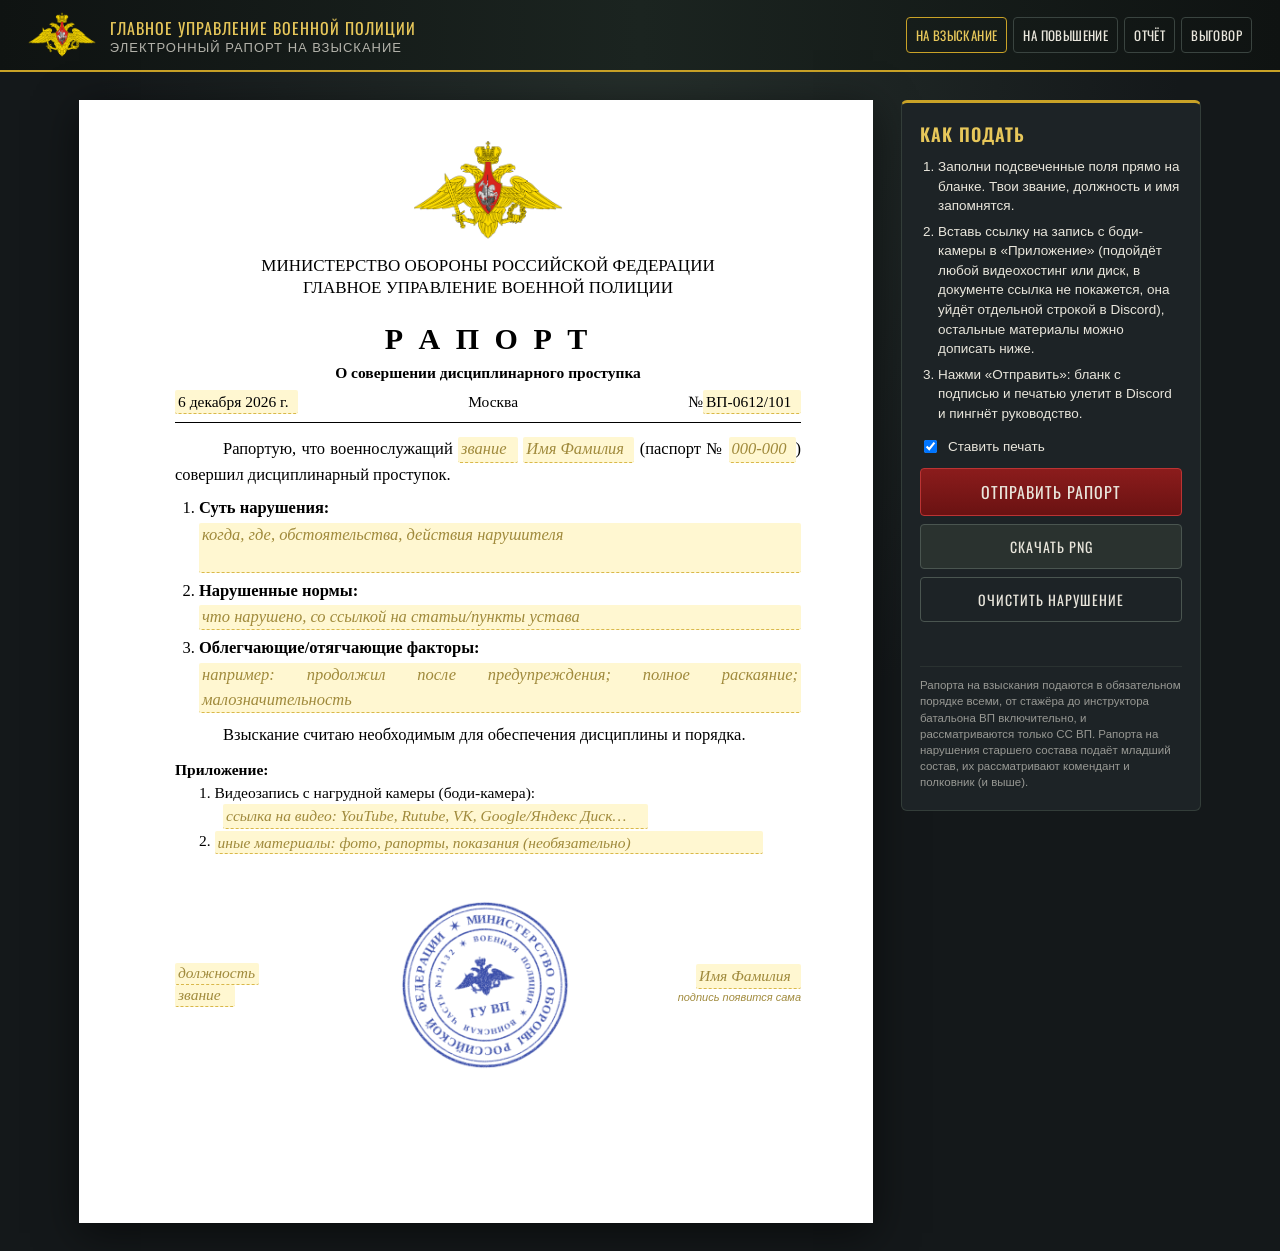
==== index.html @ 04489974 "Приказ о выговоре: отработка целиком из таблицы по подразделению" ====
<!DOCTYPE html>
<html lang="ru">
<head>
<meta charset="utf-8">
<meta name="viewport" content="width=device-width, initial-scale=1">
<title>ГУ ВП · Электронный рапорт</title>
<link rel="preconnect" href="https://fonts.googleapis.com">
<link rel="preconnect" href="https://fonts.gstatic.com" crossorigin>
<link href="https://fonts.googleapis.com/css2?family=Marck+Script&family=Tinos:ital,wght@0,400;0,700;1,400&family=Oswald:wght@400;600&display=swap" rel="stylesheet">
<link rel="stylesheet" href="style.css">
</head>
<body>
<header class="topbar">
  <img src="emblem.png" alt="">
  <div>
    <div class="t1">ГЛАВНОЕ УПРАВЛЕНИЕ ВОЕННОЙ ПОЛИЦИИ</div>
    <div class="t2">Электронный рапорт на взыскание</div>
  </div>
  <nav class="tabs"><a href="index.html" class="on">На взыскание</a><a href="povyshenie.html">На повышение</a><a href="otchet.html">Отчёт</a><a href="vygovor.html">Выговор</a></nav>
</header>

<main class="layout">
  <section class="desk">
    <div class="paper" id="paper">
      <div class="emblem"><img src="emblem.png" alt=""></div>
      <div class="hdr" id="hdr"></div>

      <h1 class="title">Р А П О Р Т</h1>
      <div class="subtitle">О совершении дисциплинарного проступка</div>
      <div class="meta">
        <input class="f" id="date" data-fit>
        <span id="city"></span>
        <span>№<input class="f" id="num" data-fit></span>
      </div>
      <div class="rule"></div>

      <p class="para">Рапортую, что военнослужащий
        <input class="f req" id="tRank" data-fit placeholder="звание" list="ranks" autocomplete="off">
        <input class="f req" id="tName" data-fit placeholder="Имя Фамилия">
        (паспорт №&nbsp;<input class="f req" id="tPass" data-fit placeholder="000-000">)
        совершил дисциплинарный проступок.</p>

      <ol class="items">
        <li><b>Суть нарушения:</b>
          <textarea class="f req" id="what" rows="2" placeholder="когда, где, обстоятельства, действия нарушителя"></textarea></li>
        <li><b>Нарушенные нормы:</b>
          <textarea class="f req" id="norms" rows="1" placeholder="что нарушено, со ссылкой на статьи/пункты устава"></textarea></li>
        <li><b>Облегчающие/отягчающие факторы:</b>
          <textarea class="f" id="factors" rows="1" placeholder="например: продолжил после предупреждения; полное раскаяние; малозначительность"></textarea></li>
      </ol>

      <p class="para">Взыскание считаю необходимым для обеспечения дисциплины и порядка.</p>

      <div class="appendix">
        <b>Приложение:</b>
        <div class="app-row" id="appendixRow">1. Видеозапись с нагрудной камеры (боди-камера)<span class="bc-colon">:</span>
          <input class="f link" id="bodycam" data-fit placeholder="ссылка на видео: YouTube, Rutube, VK, Google/Яндекс Диск…"></div>
        <div class="app-row" id="appendixRow2"><span id="app2num">2.</span>
          <textarea class="f inline" id="proof" rows="1" placeholder="иные материалы: фото, рапорты, показания (необязательно)"></textarea></div>
      </div>

      <div class="sign">
        <div class="sign-left">
          <input class="f req" id="fromPos" data-fit placeholder="должность" list="positions" autocomplete="off">
          <input class="f req" id="fromRank" data-fit placeholder="звание" list="ranks" autocomplete="off">
        </div>
        <div class="sign-mid">
          <img id="stamp" alt="">
          <div class="autograph" id="autograph"><span id="autoText"></span><svg id="autoFlourish" viewBox="0 0 240 100"><path id="autoPath" d=""/></svg></div>
        </div>
        <div class="sign-right">
          <input class="f req" id="fromName" data-fit placeholder="Имя Фамилия">
          <div class="sign-hint">подпись появится сама</div>
        </div>
      </div>
    </div>
  </section>

  <aside class="panel">
    <h2>Как подать</h2>
    <ol>
      <li>Заполни подсвеченные поля прямо на бланке. Твои звание, должность и имя запомнятся.</li>
      <li>Вставь ссылку на запись с боди-камеры в «Приложение» (подойдёт любой видеохостинг или диск, в документе ссылка не покажется, она уйдёт отдельной строкой в Discord), остальные материалы можно дописать ниже.</li>
      <li>Нажми «Отправить»: бланк с подписью и печатью улетит в Discord и пингнёт руководство.</li>
    </ol>
    <label class="chk"><input type="checkbox" id="stampOn" checked> Ставить печать</label>
    <button class="btn primary" id="send">Отправить рапорт</button>
    <button class="btn" id="download">Скачать PNG</button>
    <button class="btn ghost" id="clear">Очистить нарушение</button>
    <div class="status" id="status"></div>
    <div class="note">Рапорта на взыскания подаются в обязательном порядке всеми, от стажёра до инструктора батальона ВП включительно, и рассматриваются только СС ВП. Рапорта на нарушения старшего состава подаёт младший состав, их рассматривают комендант и полковник (и выше).</div>
  </aside>
</main>

<datalist id="ranks">
  <option>Рядовой</option><option>Ефрейтор</option><option>Младший сержант</option><option>Сержант</option>
  <option>Старший сержант</option><option>Старшина</option><option>Прапорщик</option><option>Старший прапорщик</option>
  <option>Младший лейтенант</option><option>Лейтенант</option><option>Старший лейтенант</option><option>Капитан</option>
  <option>Майор</option><option>Подполковник</option><option>Полковник</option><option>Генерал-майор</option><option>Генерал-лейтенант</option><option>Генерал-полковник</option><option>Генерал армии</option>
</datalist>
<datalist id="positions">
  <option>Стажёр ВП</option><option>Инспектор ВП</option><option>Дознаватель ВП</option><option>Инструктор ВП</option><option>Зам. Ком. Бат ВП</option><option>Ком. Бат ВП</option><option>Инспектор военной комендатуры</option><option>Дознаватель военной комендатуры</option><option>Заместитель коменданта гарнизона</option><option>Комендант гарнизона</option>
</datalist>

<script src="config.js"></script>
<script src="html2canvas.min.js"></script>
<script src="app.js"></script>
</body>
</html>
---- style.css ----
:root{--bg:#14181a;--panel:#1d2326;--gold:#c9a227;--gold2:#e7c75a;--ink:#000;--edit:#fff7d1;--editb:#d9b84a}
*{box-sizing:border-box}
html{background:#14181a;min-height:100%}
input::-webkit-calendar-picker-indicator{display:none!important;opacity:0}
body{margin:0;background:radial-gradient(ellipse at top,#26302c 0%,#14181a 60%) fixed;color:#e9e6dc;font-family:"Segoe UI",Roboto,Arial,sans-serif}
.topbar{display:flex;align-items:center;gap:14px;padding:12px 28px;background:linear-gradient(90deg,#0f1312,#1b2420 50%,#0f1312);border-bottom:2px solid var(--gold)}
.topbar img{height:46px}
.topbar .t1{font-family:Oswald,sans-serif;letter-spacing:2px;color:var(--gold2);font-size:18px}
.topbar .t2{font-size:13px;opacity:.75;letter-spacing:1px;text-transform:uppercase}
.layout{display:flex;gap:28px;justify-content:center;align-items:flex-start;padding:28px}
.desk{flex:0 0 auto}
.panel{width:300px;position:sticky;top:20px;background:var(--panel);border:1px solid #333d39;border-top:3px solid var(--gold);border-radius:6px;padding:18px 18px 20px}
.panel h2{margin:0 0 10px;font-family:Oswald,sans-serif;font-weight:600;letter-spacing:1px;color:var(--gold2);font-size:18px;text-transform:uppercase}
.panel ol{padding-left:18px;margin:0 0 14px;font-size:13.5px;line-height:1.45}
.panel li{margin-bottom:6px}
.chk{display:flex;gap:8px;align-items:center;font-size:13.5px;margin:6px 0 12px}
.btn{display:block;width:100%;padding:11px;margin-top:8px;border-radius:4px;border:1px solid #4a5550;background:#2a322f;color:#e9e6dc;font-size:14px;cursor:pointer;font-family:Oswald,sans-serif;letter-spacing:1px;text-transform:uppercase}
.btn:hover{border-color:var(--gold)}
.btn.primary{background:linear-gradient(#8b1c1c,#6a1212);border-color:#b33;font-size:16px}
.btn.primary:hover{background:linear-gradient(#a02222,#7a1515)}
.btn.ghost{background:transparent}
.btn:disabled{opacity:.5;cursor:wait}
.status{margin-top:12px;font-size:13.5px;min-height:18px}
.status.ok{color:#8fd18f}.status.err{color:#ff8a80}
.note{margin-top:14px;font-size:11.5px;opacity:.6;line-height:1.4;border-top:1px solid #333d39;padding-top:10px}

/* ===== Лист ===== */
.paper{width:794px;min-height:1123px;background:#fff;color:var(--ink);padding:40px 72px 60px 96px;box-shadow:0 10px 40px rgba(0,0,0,.55);font-family:"Times New Roman",Tinos,serif;font-size:16.5px;line-height:1.5;position:relative}
.emblem{text-align:center}
.emblem img{width:150px}
.hdr{text-align:center;font-size:17px;line-height:1.25;margin-top:6px;text-transform:uppercase}
.addressee{margin:16px 0 0 auto;width:300px;font-size:16px;line-height:1.35}
.title{text-align:center;font-size:30px;font-weight:700;letter-spacing:4px;margin:18px 0 0;font-family:"Times New Roman",Tinos,serif}
.subtitle{text-align:center;font-weight:700;font-size:15.5px}
.meta{display:flex;justify-content:space-between;align-items:baseline;margin-top:6px;font-size:15.5px}
.rule{border-top:1px solid #000;margin:8px 0 14px}
.para{text-indent:48px;text-align:justify;margin:0 0 8px}
.items{margin:4px 0 10px;padding-left:24px}
.items li{margin-bottom:6px;text-align:justify}
.appendix{margin-top:10px;font-size:15.5px}

/* поля ввода, стилизованные под текст документа */
.f{font:inherit;color:#000;background:var(--edit);border:none;border-bottom:1px dashed var(--editb);padding:0 3px;outline:none;border-radius:2px}
.f:focus{background:#ffef9e;border-bottom-color:#b8860b}
.f::placeholder{color:#a08a3c;font-style:italic}
input.f{min-width:60px}
textarea.f{display:block;width:100%;resize:none;overflow:hidden;line-height:1.5;margin-top:2px;text-align:justify}
.f.bad{background:#ffd6d6;border-bottom-color:#d33}
.f.link{color:#1a4fb5}

/* подпись */
.sign{display:flex;justify-content:space-between;align-items:center;margin-top:46px;min-height:170px}
.sign-left{display:flex;flex-direction:column;line-height:1.35;font-size:15.5px;width:220px}
.sign-left .f{align-self:flex-start}
.sign-mid{position:relative;width:240px;height:170px}
#stamp{position:absolute;width:170px;height:170px;left:10px;top:0;opacity:.9}
.autograph{position:absolute;left:40px;top:40px;width:240px;height:100px;pointer-events:none}
#autoText{position:absolute;left:12px;top:4px;font-family:"Marck Script",cursive;font-size:46px;color:#16205e;white-space:nowrap;transform-origin:left center}
#autoFlourish{position:absolute;left:0;top:0;width:240px;height:100px;overflow:visible}
#autoFlourish path{fill:none;stroke:#16205e;stroke-width:2.2;stroke-linecap:round}
.sign-right{width:180px;text-align:right;font-size:15.5px}
.sign-hint{font-size:11px;color:#a08a3c;font-style:italic;font-family:Arial,sans-serif}

/* режим рендера картинки */
.rendering .f{background:transparent!important;border:none!important;padding:0!important}
.rendering .sign-hint{display:none}
.rendering .f.link{color:#000}

@media (max-width:1180px){.layout{flex-direction:column;align-items:center}.panel{position:static;width:794px;max-width:100%}}
@media (max-width:820px){.desk{zoom:.46}}

.app-row{padding-left:24px;text-indent:-24px;margin-left:24px}
.app-row textarea.f.inline{display:inline-block;width:calc(100% - 30px);vertical-align:top;text-indent:0}
.rendering .app-row div{display:inline;text-indent:0}

/* вкладки */
.tabs{margin-left:auto;display:flex;gap:6px}
.tabs a{color:#e9e6dc;text-decoration:none;font-family:Oswald,sans-serif;letter-spacing:1px;text-transform:uppercase;font-size:14px;padding:8px 14px;border:1px solid #3a4440;border-radius:4px}
.tabs a.on{border-color:var(--gold);color:var(--gold2)}
.tabs a:hover{border-color:var(--gold)}

/* страница повышения */
.promo .layout{gap:20px;padding:24px 16px}
.calc-panel{width:390px;max-height:calc(100vh - 40px);overflow:auto}
.calc-panel h3{font-family:Oswald,sans-serif;font-weight:600;letter-spacing:1px;color:var(--gold2);font-size:15px;text-transform:uppercase;margin:16px 0 4px}
.route{font-family:Oswald,sans-serif;font-size:17px;margin-bottom:8px}
.route span{color:var(--gold2)}
.bar{position:relative;height:24px;background:#111614;border:1px solid #3a4440;border-radius:4px;overflow:hidden;margin-bottom:10px}
.bar-fill{height:100%;width:0;background:linear-gradient(90deg,#7a5c10,#c9a227);transition:width .3s}
.bar-fill.full{background:linear-gradient(90deg,#2f6b2f,#59a659)}
.bar span{position:absolute;inset:0;display:flex;align-items:center;justify-content:center;font-size:13px;font-weight:600}
.crit{list-style:none;padding:0;margin:0;font-size:13.5px;line-height:1.6}
.crit li.ok{color:#8fd18f}.crit li.no{color:#ff9e8f}
.crit b{color:#e9e6dc;font-weight:600;margin-left:4px}
.crit-note{font-size:12.5px;margin-top:6px;padding:7px 9px;border-radius:4px;background:#25201a}
.crit-note.ok{background:#1d2b1d;color:#a8e0a8}.crit-note.no{color:#ffc4a8}
.crit-note:empty{display:none}
.acts-hint{font-size:12px;opacity:.65;margin-bottom:6px}
.act{border:1px solid #2f3835;border-radius:4px;padding:6px 8px;margin-bottom:5px;background:#202725}
.act.done{border-color:#6b5a22;background:#262519}
.act-top{display:flex;align-items:center;gap:8px}
.act-name{flex:1;font-size:13px;line-height:1.3}
.pts{display:inline-block;margin-left:6px;font-size:11px;color:#14181a;background:var(--gold);border-radius:3px;padding:0 4px;font-weight:700}
.ctr{display:flex;align-items:center}
.ctr button{width:26px;height:26px;border:1px solid #4a5550;background:#2a322f;color:#e9e6dc;font-size:16px;cursor:pointer;border-radius:3px}
.ctr button:hover{border-color:var(--gold)}
.ctr input{width:40px;height:26px;text-align:center;background:#111614;border:1px solid #3a4440;color:#fff;margin:0 3px;-moz-appearance:textfield}
.ctr input::-webkit-inner-spin-button{display:none}
.act-once input{width:20px;height:20px;accent-color:#c9a227}
.act details{margin-top:3px}
.act summary{font-size:11.5px;opacity:.6;cursor:pointer}
.act textarea{width:100%;margin-top:4px;background:#111614;color:#e9e6dc;border:1px solid #3a4440;border-radius:3px;font-size:12px;padding:5px;resize:vertical}
.calc{border-bottom:1px dashed #c9b26a}
.rendering .calc{border:none}
#achList .ph{color:#a08a3c;font-style:italic;list-style:none}
.extra-wrap{padding-left:24px;margin-bottom:8px}
#summary{margin-top:4px}
@media (max-width:1240px){.promo .layout{flex-direction:column;align-items:center}.calc-panel{position:static;width:794px;max-width:100%;max-height:none}}

/* еженедельный отчёт */
.tabs a{white-space:nowrap}
.cat-group{border:1px solid #2f3835;border-radius:4px;padding:6px 8px;margin-bottom:5px;background:#202725}
.cat-group.on{border-color:#6b5a22;background:#262519}
.cat-group .act{border:none;background:transparent;padding:4px 0;margin:0}
.vygovor-note{font-size:12px;line-height:1.4;color:#ffc4a8;background:#2a211c;border-radius:4px;padding:6px 8px;margin-top:4px}
.vygovor-note.ok{display:none}

.week-dates{display:flex;align-items:center;gap:8px;margin-bottom:10px}
.week-dates input{flex:1;background:#111614;color:#e9e6dc;border:1px solid #3a4440;border-radius:3px;padding:5px 6px;font-size:13px}
.week-dates span{opacity:.6}

.static-line{margin-top:2px;white-space:nowrap}

/* приказ о выговоре */
.kind{display:flex;gap:6px;margin:0 0 10px}
.kind button{flex:1;padding:8px 6px;border-radius:4px;border:1px solid #4a5550;background:#2a322f;color:#e9e6dc;font-family:Oswald,sans-serif;letter-spacing:.5px;text-transform:uppercase;font-size:13px;cursor:pointer}
.kind button.on{border-color:var(--gold);color:var(--gold2);background:#2c291c}
.plab{display:block;font-size:12px;opacity:.7;margin:8px 0 0}
.plab input,.plab select{display:block;width:100%;margin-top:3px;background:#111614;color:#e9e6dc;border:1px solid #3a4440;border-radius:3px;padding:6px 8px;font-size:14px;opacity:1}
.plab input.bad{border-color:#d33;background:#3a2222}
.duty-h{font-family:Oswald,sans-serif;font-weight:600;letter-spacing:1px;color:var(--gold2);font-size:14px;text-transform:uppercase;margin:14px 0 4px}
.duty-preview{margin:0 0 12px;padding-left:18px;font-size:13px;line-height:1.4}
.duty-preview li{margin-bottom:3px}
.subitems{margin:4px 0 2px;padding-left:22px}
.subitems li{margin-bottom:2px}

.topbar > div{min-width:220px}
.topbar .t1{font-size:16px;letter-spacing:1px;white-space:nowrap}
.tabs a{padding:7px 9px;font-size:13px;letter-spacing:.4px}
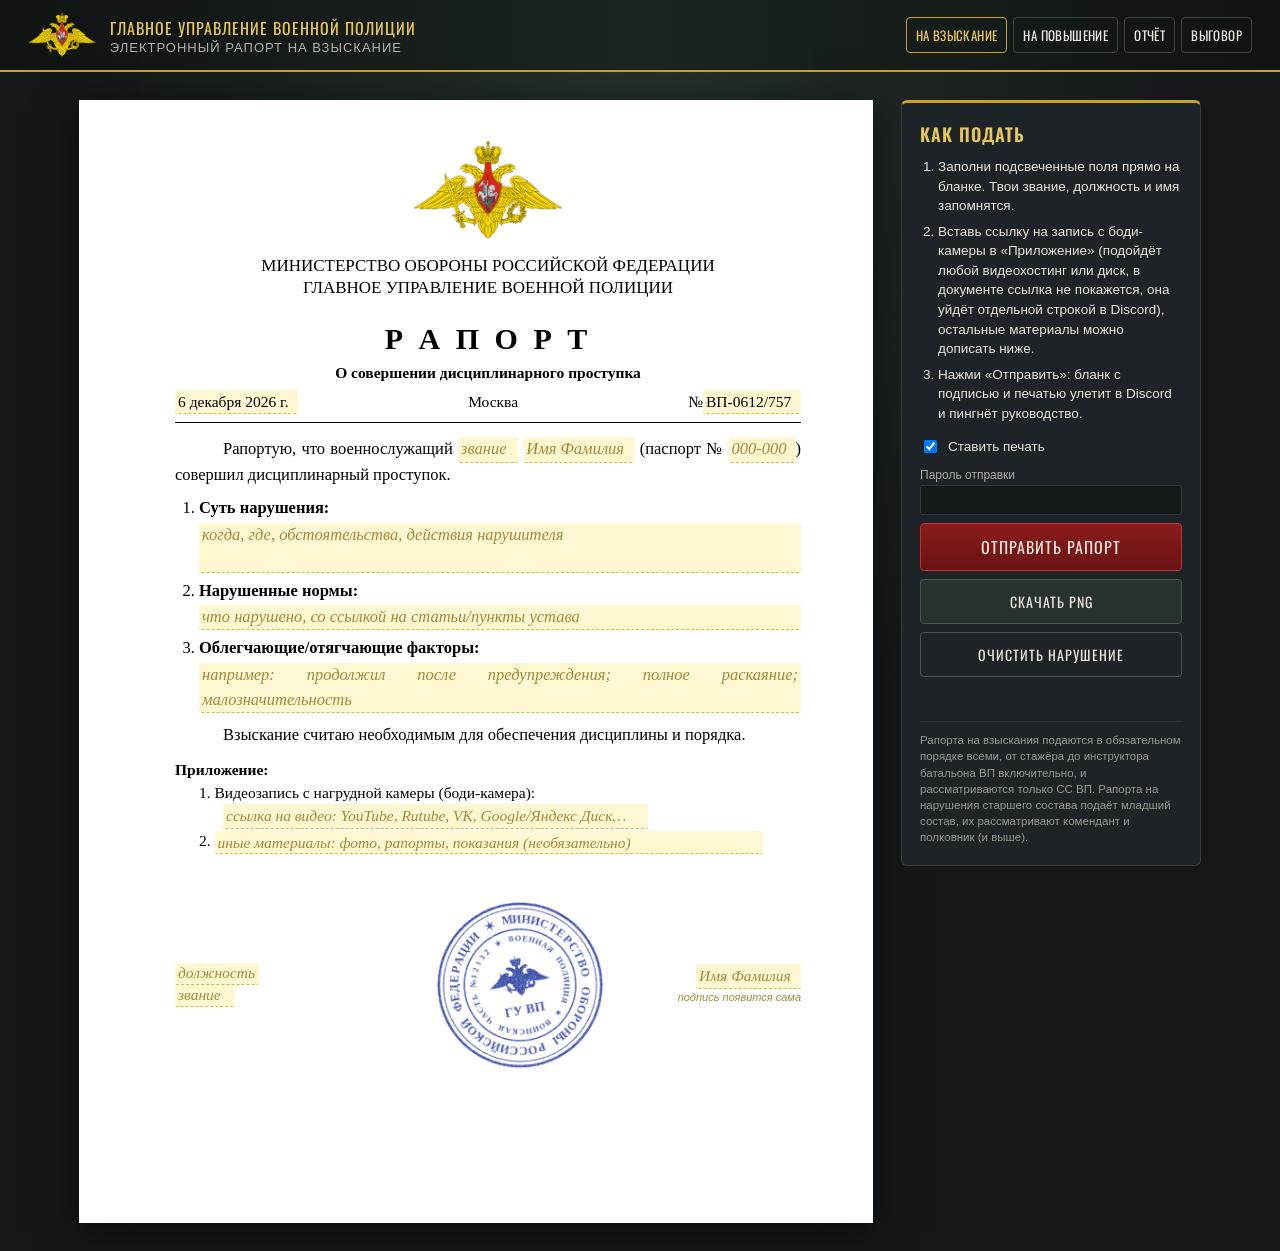
==== commit a69baedc: "Номер приказа только из базы, опрос правил и пароль отправки" ====
--- a/index.html
+++ b/index.html
@@ -84,6 +84,9 @@
       <li>Нажми «Отправить»: бланк с подписью и печатью улетит в Discord и пингнёт руководство.</li>
     </ol>
     <label class="chk"><input type="checkbox" id="stampOn" checked> Ставить печать</label>
+    <label class="plab">Пароль отправки
+      <input id="gate" type="password" autocomplete="off">
+    </label>
     <button class="btn primary" id="send">Отправить рапорт</button>
     <button class="btn" id="download">Скачать PNG</button>
     <button class="btn ghost" id="clear">Очистить нарушение</button>
--- a/style.css
+++ b/style.css
@@ -50,8 +50,9 @@
 
 /* подпись */
 .sign{display:flex;justify-content:space-between;align-items:center;margin-top:46px;min-height:170px}
-.sign-left{display:flex;flex-direction:column;line-height:1.35;font-size:15.5px;width:220px}
+.sign-left{display:flex;flex-direction:column;line-height:1.35;font-size:15.5px;width:250px;flex:0 0 250px;min-width:0}
 .sign-left .f{align-self:flex-start}
+.sign-left textarea.pos{align-self:stretch;width:100%;max-width:250px;text-align:left;line-height:1.25;white-space:pre-wrap;word-break:break-word;overflow:hidden}
 .sign-mid{position:relative;width:240px;height:170px}
 #stamp{position:absolute;width:170px;height:170px;left:10px;top:0;opacity:.9}
 .autograph{position:absolute;left:40px;top:40px;width:240px;height:100px;pointer-events:none}
@@ -147,3 +148,13 @@
 .topbar > div{min-width:220px}
 .topbar .t1{font-size:16px;letter-spacing:1px;white-space:nowrap}
 .tabs a{padding:7px 9px;font-size:13px;letter-spacing:.4px}
+
+.hist{font-size:13px;line-height:1.4;margin:8px 0 4px;padding:8px 10px;border-radius:4px;background:#1d2b1d;color:#c6e6c6}
+.hist:empty{display:none}
+.hist.repeat{background:#3a2218;color:#ffd7c2;border:1px solid #a85a32}
+.hist ol{margin:4px 0 0;padding-left:18px}
+.hist b{color:#fff}
+
+.norm-row{display:flex;gap:6px}
+.norm-row .plab{flex:1;margin-top:0}
+.norm-hint{font-size:12px;opacity:.65;margin:4px 0 8px;line-height:1.35}
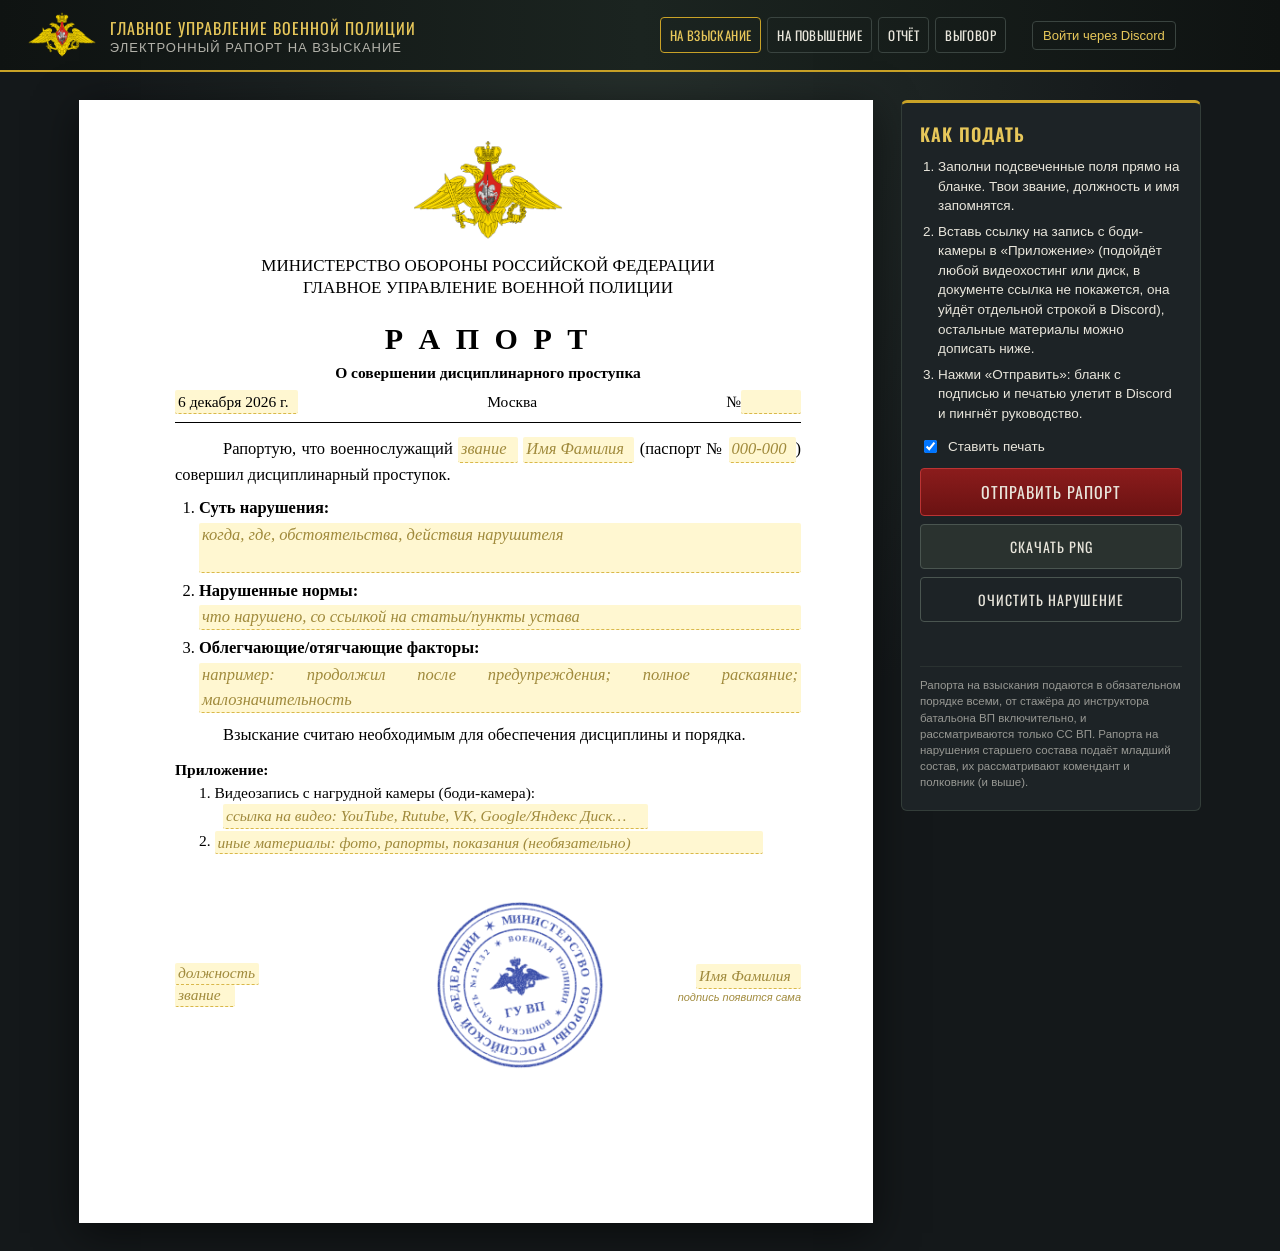
==== commit f25ea1c2: "Номера бланков из базы и вход через Discord" ====
--- a/index.html
+++ b/index.html
@@ -30,7 +30,7 @@
       <div class="meta">
         <input class="f" id="date" data-fit>
         <span id="city"></span>
-        <span>№<input class="f" id="num" data-fit></span>
+        <span>№<input class="f" id="num" data-fit readonly></span>
       </div>
       <div class="rule"></div>
 
@@ -84,9 +84,6 @@
       <li>Нажми «Отправить»: бланк с подписью и печатью улетит в Discord и пингнёт руководство.</li>
     </ol>
     <label class="chk"><input type="checkbox" id="stampOn" checked> Ставить печать</label>
-    <label class="plab">Пароль отправки
-      <input id="gate" type="password" autocomplete="off">
-    </label>
     <button class="btn primary" id="send">Отправить рапорт</button>
     <button class="btn" id="download">Скачать PNG</button>
     <button class="btn ghost" id="clear">Очистить нарушение</button>
@@ -106,6 +103,7 @@
 </datalist>
 
 <script src="config.js"></script>
+<script src="auth.js"></script>
 <script src="html2canvas.min.js"></script>
 <script src="app.js"></script>
 </body>
--- a/style.css
+++ b/style.css
@@ -158,3 +158,7 @@
 .norm-row{display:flex;gap:6px}
 .norm-row .plab{flex:1;margin-top:0}
 .norm-hint{font-size:12px;opacity:.65;margin:4px 0 8px;line-height:1.35}
+
+.vp-auth{display:flex;align-items:center;gap:4px;margin-left:12px;font-size:13px;color:#e9e6dc;white-space:nowrap}
+.vp-auth button{background:transparent;color:var(--gold2);border:1px solid #3a4440;border-radius:4px;padding:6px 10px;cursor:pointer;font:13px "Segoe UI",sans-serif}
+.vp-auth button:hover{border-color:var(--gold)}
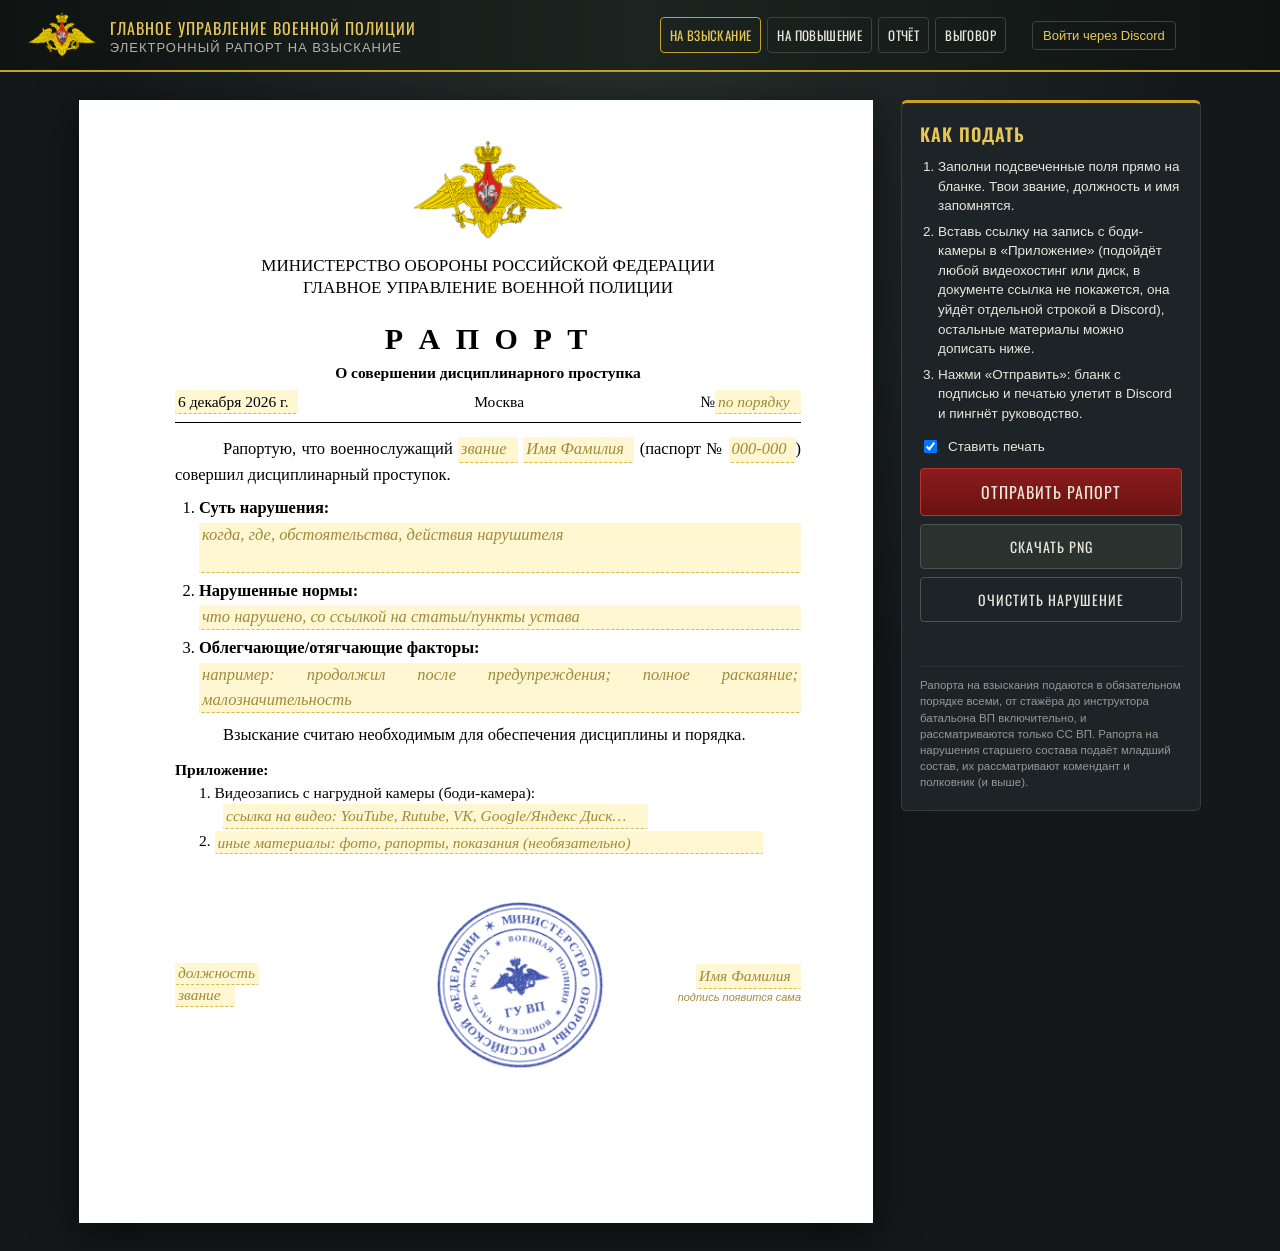
==== commit df352e26: "Номер документа — подсказка: можно вписать свой, занятый база не примет (409)" ====
--- a/index.html
+++ b/index.html
@@ -30,7 +30,7 @@
       <div class="meta">
         <input class="f" id="date" data-fit>
         <span id="city"></span>
-        <span>№<input class="f" id="num" data-fit readonly></span>
+        <span>№<input class="f" id="num" data-fit></span>
       </div>
       <div class="rule"></div>
 
@@ -104,6 +104,7 @@
 
 <script src="config.js"></script>
 <script src="auth.js"></script>
+<script src="num.js"></script>
 <script src="html2canvas.min.js"></script>
 <script src="app.js"></script>
 </body>
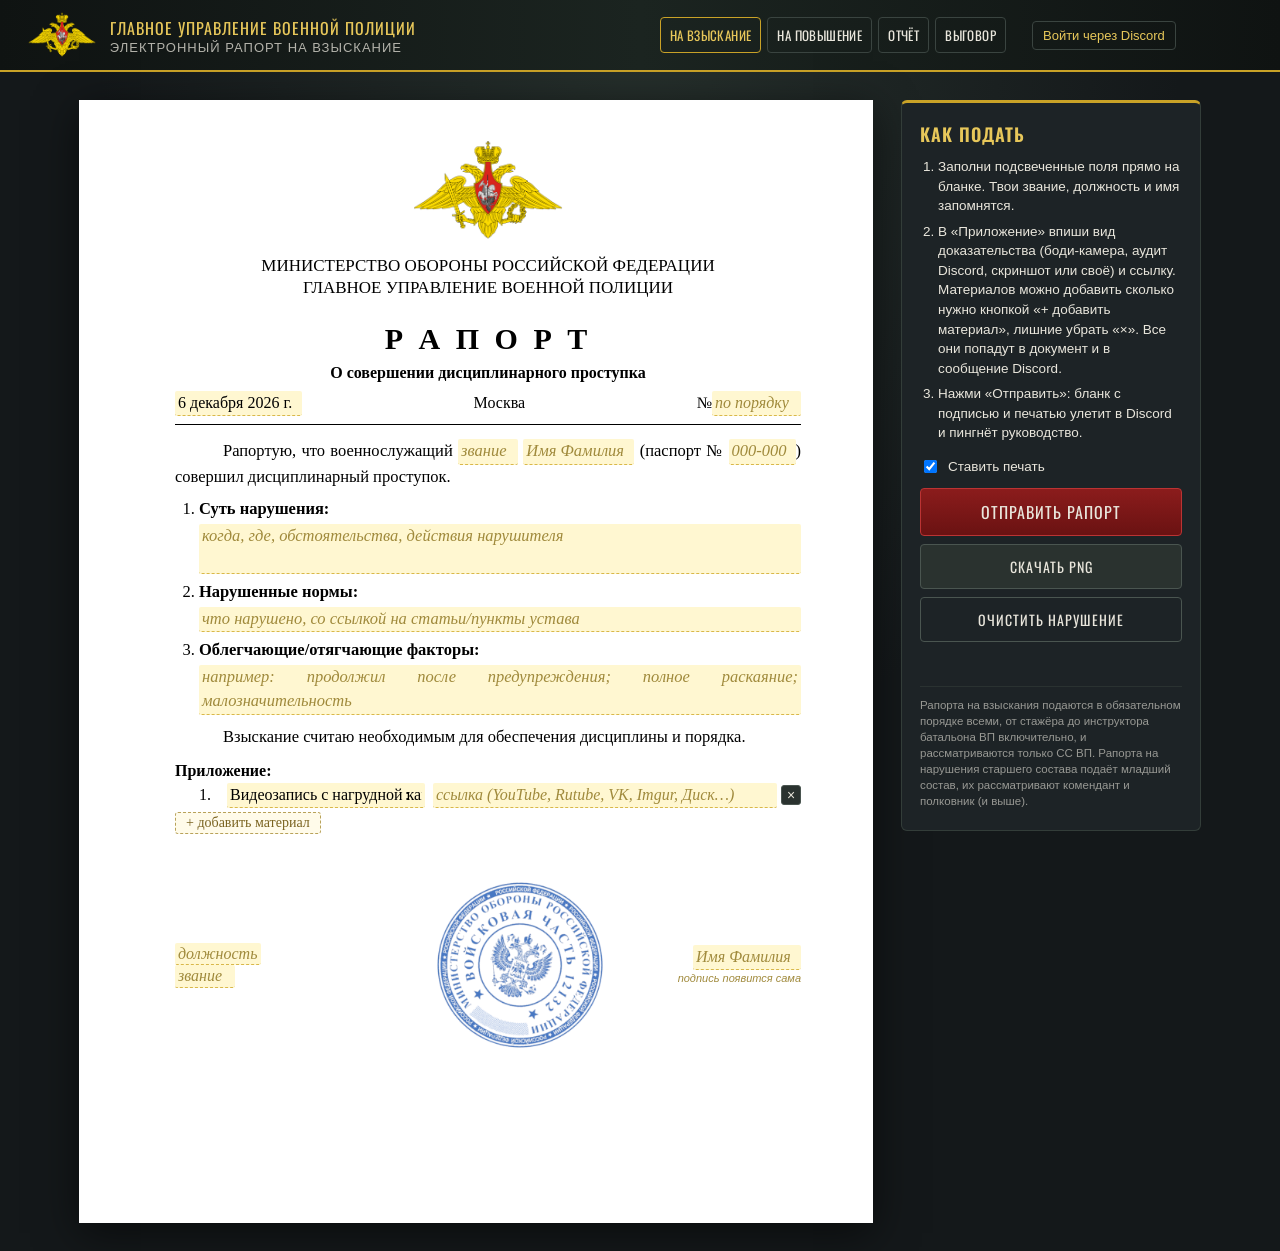
==== commit 7a60eb21: "Свободная отработка, любые доказательства в приложении, многостраничные бланки с номерами страниц (Ф" ====
--- a/index.html
+++ b/index.html
@@ -35,7 +35,7 @@
       <div class="rule"></div>
 
       <p class="para">Рапортую, что военнослужащий
-        <input class="f req" id="tRank" data-fit placeholder="звание" list="ranks" autocomplete="off">
+        <input class="f req" id="tRank" data-fit placeholder="звание" list="ranks">
         <input class="f req" id="tName" data-fit placeholder="Имя Фамилия">
         (паспорт №&nbsp;<input class="f req" id="tPass" data-fit placeholder="000-000">)
         совершил дисциплинарный проступок.</p>
@@ -53,16 +53,14 @@
 
       <div class="appendix">
         <b>Приложение:</b>
-        <div class="app-row" id="appendixRow">1. Видеозапись с нагрудной камеры (боди-камера)<span class="bc-colon">:</span>
-          <input class="f link" id="bodycam" data-fit placeholder="ссылка на видео: YouTube, Rutube, VK, Google/Яндекс Диск…"></div>
-        <div class="app-row" id="appendixRow2"><span id="app2num">2.</span>
-          <textarea class="f inline" id="proof" rows="1" placeholder="иные материалы: фото, рапорты, показания (необязательно)"></textarea></div>
+        <div id="evList"></div>
+        <button type="button" class="ev-add" id="evAdd">+ добавить материал</button>
       </div>
 
       <div class="sign">
         <div class="sign-left">
-          <input class="f req" id="fromPos" data-fit placeholder="должность" list="positions" autocomplete="off">
-          <input class="f req" id="fromRank" data-fit placeholder="звание" list="ranks" autocomplete="off">
+          <input class="f req" id="fromPos" data-fit placeholder="должность" list="positions">
+          <input class="f req" id="fromRank" data-fit placeholder="звание" list="ranks">
         </div>
         <div class="sign-mid">
           <img id="stamp" alt="">
@@ -80,7 +78,7 @@
     <h2>Как подать</h2>
     <ol>
       <li>Заполни подсвеченные поля прямо на бланке. Твои звание, должность и имя запомнятся.</li>
-      <li>Вставь ссылку на запись с боди-камеры в «Приложение» (подойдёт любой видеохостинг или диск, в документе ссылка не покажется, она уйдёт отдельной строкой в Discord), остальные материалы можно дописать ниже.</li>
+      <li>В «Приложение» впиши вид доказательства (боди-камера, аудит Discord, скриншот или своё) и ссылку. Материалов можно добавить сколько нужно кнопкой «+ добавить материал», лишние убрать «×». Все они попадут в документ и в сообщение Discord.</li>
       <li>Нажми «Отправить»: бланк с подписью и печатью улетит в Discord и пингнёт руководство.</li>
     </ol>
     <label class="chk"><input type="checkbox" id="stampOn" checked> Ставить печать</label>
@@ -98,6 +96,9 @@
   <option>Младший лейтенант</option><option>Лейтенант</option><option>Старший лейтенант</option><option>Капитан</option>
   <option>Майор</option><option>Подполковник</option><option>Полковник</option><option>Генерал-майор</option><option>Генерал-лейтенант</option><option>Генерал-полковник</option><option>Генерал армии</option>
 </datalist>
+<datalist id="evTypes">
+  <option>Видеозапись с нагрудной камеры (боди-камера)</option><option>Запись из аудита Discord</option><option>Скриншот</option><option>Видеозапись</option><option>Аудиозапись</option><option>Рапорт свидетеля</option><option>Объяснительная</option><option>Выписка из журнала</option>
+</datalist>
 <datalist id="positions">
   <option>Стажёр ВП</option><option>Инспектор ВП</option><option>Дознаватель ВП</option><option>Инструктор ВП</option><option>Зам. Ком. Бат ВП</option><option>Ком. Бат ВП</option><option>Инспектор военной комендатуры</option><option>Дознаватель военной комендатуры</option><option>Заместитель коменданта гарнизона</option><option>Комендант гарнизона</option>
 </datalist>
@@ -106,6 +107,7 @@
 <script src="auth.js"></script>
 <script src="num.js"></script>
 <script src="html2canvas.min.js"></script>
+<script src="pages.js"></script>
 <script src="app.js"></script>
 </body>
 </html>
--- a/style.css
+++ b/style.css
@@ -21,7 +21,7 @@
 .btn.ghost{background:transparent}
 .btn:disabled{opacity:.5;cursor:wait}
 .status{margin-top:12px;font-size:13.5px;min-height:18px}
-.status.ok{color:#8fd18f}.status.err{color:#ff8a80}
+.status.ok{color:#8fd18f}.status.err{color:#ff8a80}.status.warn{color:#ffd166}
 .note{margin-top:14px;font-size:11.5px;opacity:.6;line-height:1.4;border-top:1px solid #333d39;padding-top:10px}
 
 /* ===== Лист ===== */
@@ -31,13 +31,13 @@
 .hdr{text-align:center;font-size:17px;line-height:1.25;margin-top:6px;text-transform:uppercase}
 .addressee{margin:16px 0 0 auto;width:300px;font-size:16px;line-height:1.35}
 .title{text-align:center;font-size:30px;font-weight:700;letter-spacing:4px;margin:18px 0 0;font-family:"Times New Roman",Tinos,serif}
-.subtitle{text-align:center;font-weight:700;font-size:15.5px}
-.meta{display:flex;justify-content:space-between;align-items:baseline;margin-top:6px;font-size:15.5px}
+.subtitle{text-align:center;font-weight:700;font-size:16px}
+.meta{display:flex;justify-content:space-between;align-items:baseline;margin-top:6px;font-size:16px}
 .rule{border-top:1px solid #000;margin:8px 0 14px}
 .para{text-indent:48px;text-align:justify;margin:0 0 8px}
 .items{margin:4px 0 10px;padding-left:24px}
 .items li{margin-bottom:6px;text-align:justify}
-.appendix{margin-top:10px;font-size:15.5px}
+.appendix{margin-top:10px;font-size:16px}
 
 /* поля ввода, стилизованные под текст документа */
 .f{font:inherit;color:#000;background:var(--edit);border:none;border-bottom:1px dashed var(--editb);padding:0 3px;outline:none;border-radius:2px}
@@ -50,16 +50,20 @@
 
 /* подпись */
 .sign{display:flex;justify-content:space-between;align-items:center;margin-top:46px;min-height:170px}
-.sign-left{display:flex;flex-direction:column;line-height:1.35;font-size:15.5px;width:250px;flex:0 0 250px;min-width:0}
+.sign-left{display:flex;flex-direction:column;line-height:1.35;font-size:16px;width:250px;flex:0 0 250px;min-width:0}
 .sign-left .f{align-self:flex-start}
 .sign-left textarea.pos{align-self:stretch;width:100%;max-width:250px;text-align:left;line-height:1.25;white-space:pre-wrap;word-break:break-word;overflow:hidden}
+.pos-suggest{position:fixed;z-index:30;background:#fff;border:1px solid #d9b84a;border-radius:4px;box-shadow:0 8px 24px rgba(0,0,0,.4);max-height:240px;overflow:auto;padding:4px}
+.pos-suggest[hidden]{display:none}
+.pos-suggest button{display:block;width:100%;text-align:left;background:#fff;border:0;padding:7px 8px;font:15px "Times New Roman",Tinos,serif;color:#000;cursor:pointer;line-height:1.25}
+.pos-suggest button:hover,.pos-suggest button.on{background:#fff7d1}
 .sign-mid{position:relative;width:240px;height:170px}
 #stamp{position:absolute;width:170px;height:170px;left:10px;top:0;opacity:.9}
 .autograph{position:absolute;left:40px;top:40px;width:240px;height:100px;pointer-events:none}
 #autoText{position:absolute;left:12px;top:4px;font-family:"Marck Script",cursive;font-size:46px;color:#16205e;white-space:nowrap;transform-origin:left center}
 #autoFlourish{position:absolute;left:0;top:0;width:240px;height:100px;overflow:visible}
 #autoFlourish path{fill:none;stroke:#16205e;stroke-width:2.2;stroke-linecap:round}
-.sign-right{width:180px;text-align:right;font-size:15.5px}
+.sign-right{width:180px;text-align:right;font-size:16px}
 .sign-hint{font-size:11px;color:#a08a3c;font-style:italic;font-family:Arial,sans-serif}
 
 /* режим рендера картинки */
@@ -162,3 +166,20 @@
 .vp-auth{display:flex;align-items:center;gap:4px;margin-left:12px;font-size:13px;color:#e9e6dc;white-space:nowrap}
 .vp-auth button{background:transparent;color:var(--gold2);border:1px solid #3a4440;border-radius:4px;padding:6px 10px;cursor:pointer;font:13px "Segoe UI",sans-serif}
 .vp-auth button:hover{border-color:var(--gold)}
+
+/* свободная отработка и список приложений */
+.duty-edit{display:flex;flex-direction:column;gap:4px}
+.duty-row{display:flex;gap:4px;align-items:center;font-size:13px}
+.duty-row span{width:18px;opacity:.7}
+.duty-row input{flex:1;min-width:0;background:#111614;color:#e9e6dc;border:1px solid #3a4440;border-radius:3px;padding:5px 6px;font-size:13px}
+.duty-row .x,.ev-x{width:24px;height:24px;border:1px solid #4a5550;background:#2a322f;color:#e9e6dc;border-radius:3px;cursor:pointer;line-height:1;padding:0}
+.row-btns{display:flex;gap:6px;margin:6px 0 4px}
+.mini{flex:1;padding:6px;border:1px solid #4a5550;background:#2a322f;color:#e9e6dc;border-radius:3px;cursor:pointer;font-family:Oswald,sans-serif;font-size:12px;letter-spacing:.5px;text-transform:uppercase}
+.ev-row{display:flex;gap:4px;align-items:baseline}
+.ev-row .ev-n{flex:0 0 auto}
+.ev-row input.f.ev-type{min-width:160px}
+.ev-row input.f.link{flex:1;min-width:120px}
+.paper .ev-x{flex:0 0 auto;font-size:14px;width:20px;height:20px}
+.paper .ev-add{margin-top:4px;border:1px dashed #b8a25a;background:#fffbea;color:#7a6320;border-radius:3px;padding:2px 10px;cursor:pointer;font:14px "Times New Roman",Tinos,serif}
+.paper.rendering .ev-x,.paper.rendering .ev-add{display:none}
+.ev-url{word-break:break-all}
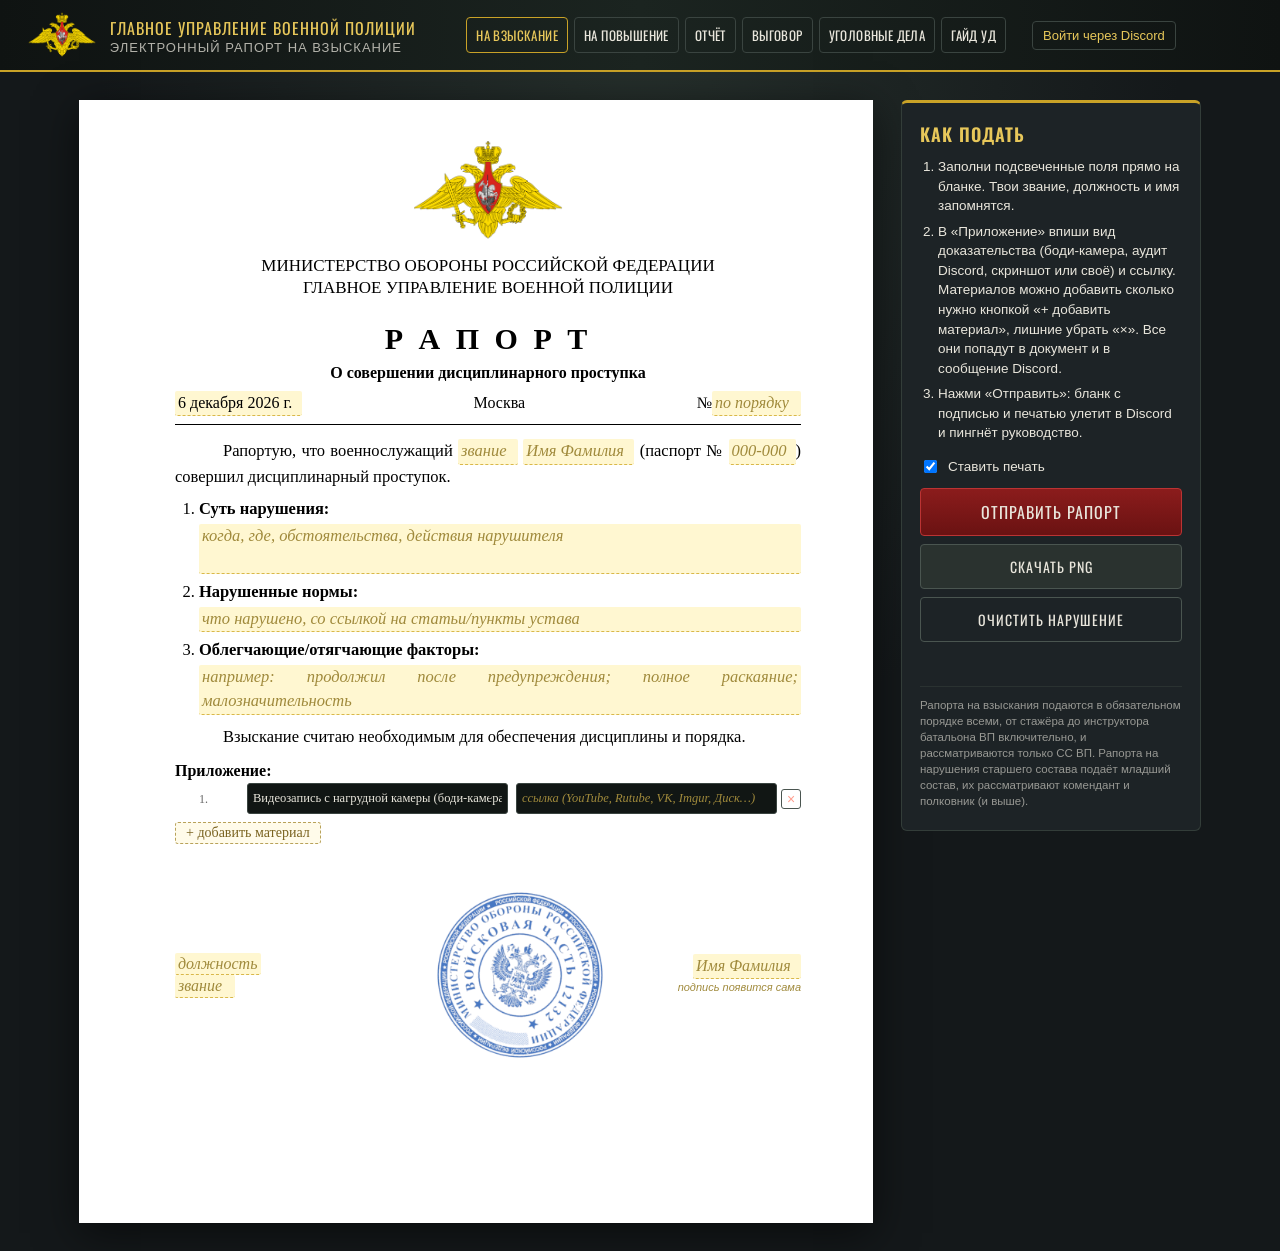
==== commit 3b0e47e6: "Уголовные дела: 20 бланков дознавателя по УПК RMRP, гайд, ссылки в навигации" ====
--- a/index.html
+++ b/index.html
@@ -7,6 +7,9 @@
 <link rel="preconnect" href="https://fonts.googleapis.com">
 <link rel="preconnect" href="https://fonts.gstatic.com" crossorigin>
 <link href="https://fonts.googleapis.com/css2?family=Marck+Script&family=Tinos:ital,wght@0,400;0,700;1,400&family=Oswald:wght@400;600&display=swap" rel="stylesheet">
+<link rel="icon" href="favicon.svg" type="image/svg+xml">
+<link rel="icon" href="favicon.png" type="image/png" sizes="64x64">
+<link rel="apple-touch-icon" href="apple-touch-icon.png">
 <link rel="stylesheet" href="style.css">
 </head>
 <body>
@@ -16,7 +19,7 @@
     <div class="t1">ГЛАВНОЕ УПРАВЛЕНИЕ ВОЕННОЙ ПОЛИЦИИ</div>
     <div class="t2">Электронный рапорт на взыскание</div>
   </div>
-  <nav class="tabs"><a href="index.html" class="on">На взыскание</a><a href="povyshenie.html">На повышение</a><a href="otchet.html">Отчёт</a><a href="vygovor.html">Выговор</a></nav>
+  <nav class="tabs"><a href="index.html" class="on">На взыскание</a><a href="povyshenie.html">На повышение</a><a href="otchet.html">Отчёт</a><a href="vygovor.html">Выговор</a><a href="ugolovnoe.html">Уголовные дела</a><a href="gajd.html">Гайд УД</a></nav>
 </header>
 
 <main class="layout">
--- a/style.css
+++ b/style.css
@@ -183,3 +183,42 @@
 .paper .ev-add{margin-top:4px;border:1px dashed #b8a25a;background:#fffbea;color:#7a6320;border-radius:3px;padding:2px 10px;cursor:pointer;font:14px "Times New Roman",Tinos,serif}
 .paper.rendering .ev-x,.paper.rendering .ev-add{display:none}
 .ev-url{word-break:break-all}
+
+/* уголовные дела */
+.ud .paper .ph{color:#a08a3c;font-style:italic}
+.rendering .ph{color:#000!important;font-style:normal!important}
+.ud-h{font-weight:700;text-align:center;margin:10px 0 6px;letter-spacing:1px}
+.ud-approve{position:absolute;right:56px;top:34px;width:205px;font-size:13px;line-height:1.45}
+.ud-signs{margin-top:18px;font-size:15.5px}
+.ud-sl{display:flex;gap:10px;align-items:flex-end;margin:10px 0}
+.ud-sl span:first-child{min-width:200px}
+.ud-line{flex:1;border-bottom:1px solid #000;height:18px}
+.ud-case-row{display:flex;gap:6px}
+.ud-case-row select,select.ud-doc{flex:1;width:100%;background:#111614;color:#e9e6dc;border:1px solid #3a4440;border-radius:3px;padding:6px;font-size:14px}
+.mini{background:#2a322f;color:#e9e6dc;border:1px solid #4a5550;border-radius:3px;padding:4px 8px;cursor:pointer;font-size:13px;white-space:nowrap}
+.mini:hover{border-color:var(--gold)}
+.plab textarea{display:block;width:100%;margin-top:3px;background:#111614;color:#e9e6dc;border:1px solid #3a4440;border-radius:3px;padding:6px 8px;font-size:13.5px;resize:vertical;box-sizing:border-box}
+.ud .plab input,.ud .plab select{box-sizing:border-box}
+.ud .plab input.f{font:14px "Segoe UI",sans-serif;color:#e9e6dc;background:#111614;border:1px solid #3a4440;border-radius:3px;padding:6px 8px}
+.ud .plab input.f.bad,.ud .plab input.bad{border-color:#d33;background:#3a2222}
+.ud-arts{font-size:12.5px;opacity:.85;margin:6px 0 0;line-height:1.35}
+.ev-row{display:flex;gap:4px;align-items:center;margin-bottom:4px}
+.ev-row input{flex:1;min-width:0;background:#111614;color:#e9e6dc;border:1px solid #3a4440;border-radius:3px;padding:5px;font-size:12.5px}
+.ev-n{font-size:12px;opacity:.6;width:20px}
+.ev-row button{background:transparent;border:1px solid #4a5550;color:#ff9e8f;border-radius:3px;cursor:pointer;width:24px;height:26px}
+.crit-note ul{margin:4px 0 0;padding-left:18px}
+.para.nl{text-indent:0}
+.items ol{margin:4px 0;padding-left:22px}
+.note a,.guide a{color:var(--gold2)}
+/* гайд */
+.guide{max-width:960px;margin:0 auto;padding:24px 20px 60px;line-height:1.55;font-size:15.5px}
+.guide h1{font-family:Oswald,sans-serif;color:var(--gold2);letter-spacing:1px;font-weight:600}
+.guide h2{font-family:Oswald,sans-serif;color:var(--gold2);letter-spacing:1px;font-weight:600;margin-top:30px;border-bottom:1px solid #333d39;padding-bottom:4px}
+.guide .step{background:var(--panel);border:1px solid #333d39;border-left:4px solid var(--gold);border-radius:6px;padding:12px 16px;margin:12px 0}
+.guide .step h3{margin:0 0 6px;font-family:Oswald,sans-serif;font-weight:600;letter-spacing:.5px}
+.guide table{border-collapse:collapse;width:100%;font-size:14px}
+.guide td,.guide th{border:1px solid #333d39;padding:6px 8px;vertical-align:top;text-align:left}
+.guide th{background:#202725;color:var(--gold2)}
+.guide .warn{background:#2a211c;border-left:4px solid #b33;padding:10px 14px;border-radius:4px;margin:10px 0}
+.guide .art{color:var(--gold2);white-space:nowrap}
+.ud-case-row .mini{flex:0 0 auto;width:auto;margin:0}
